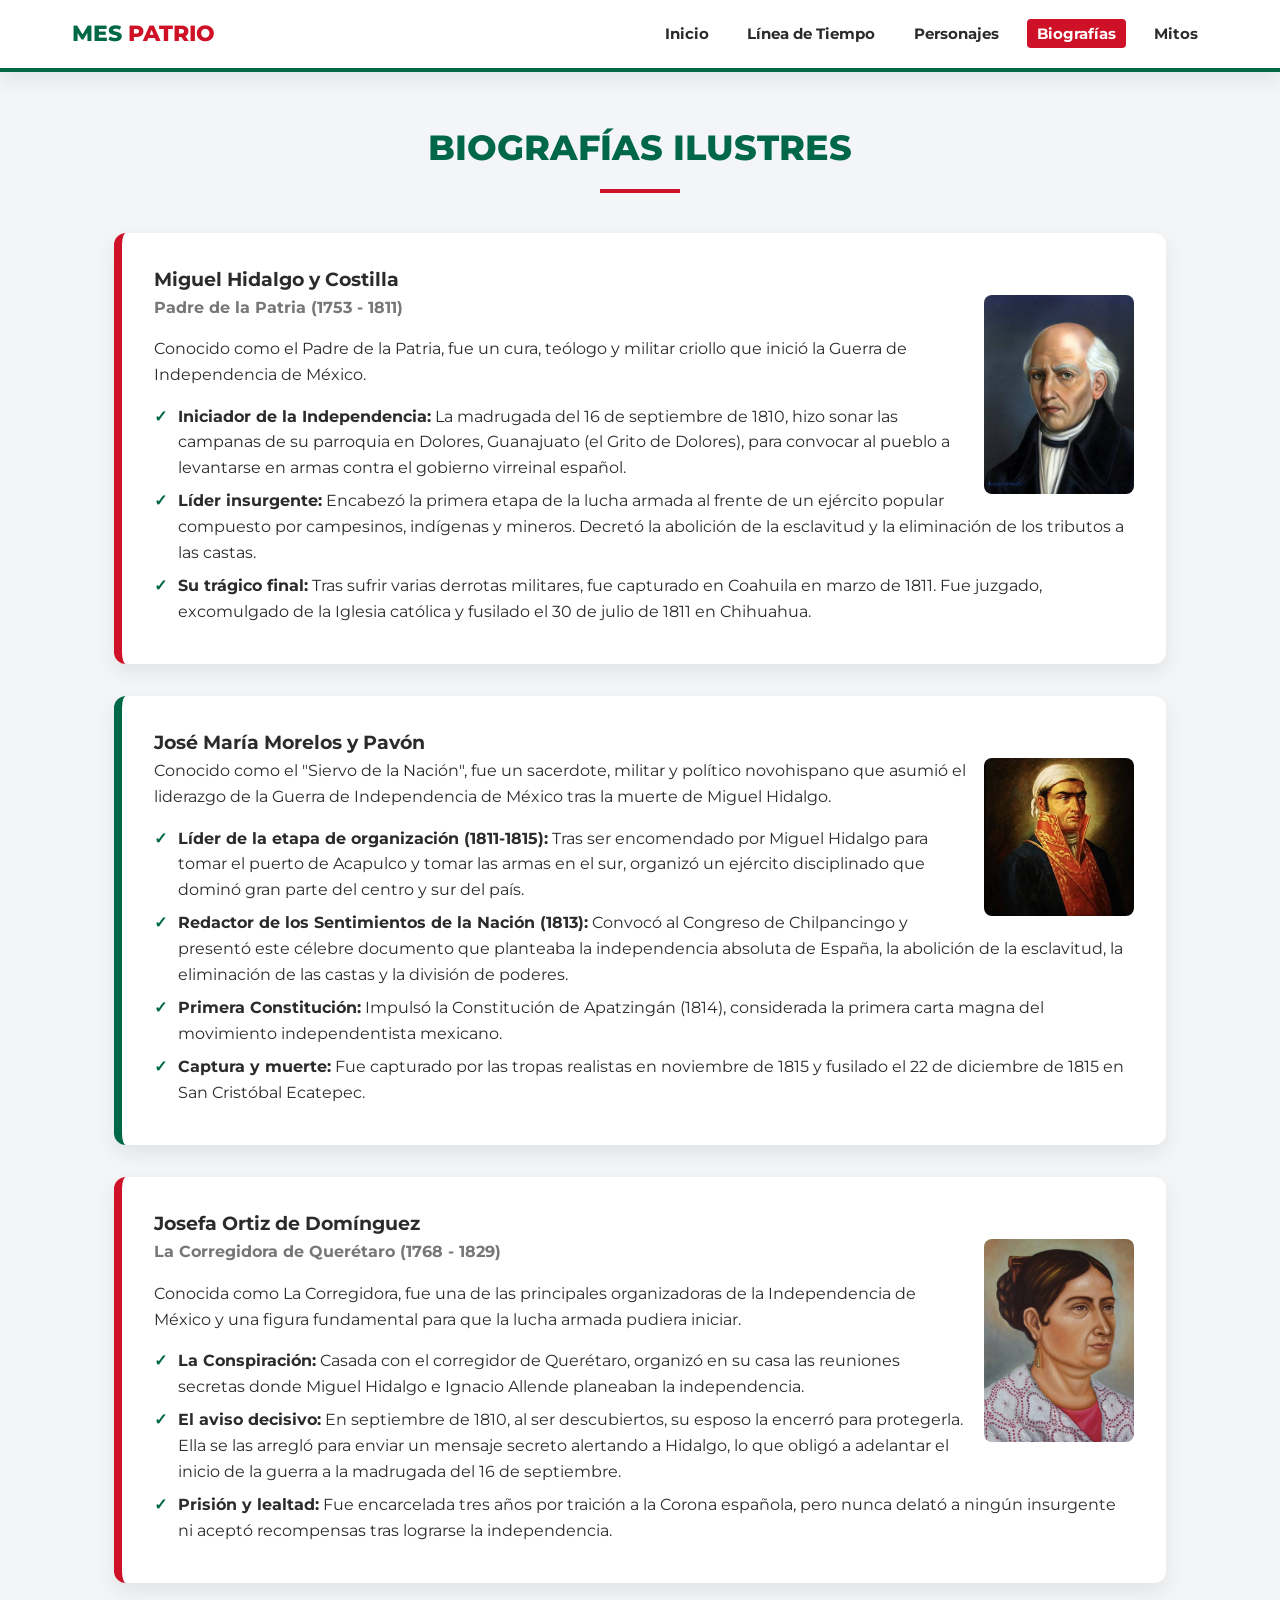
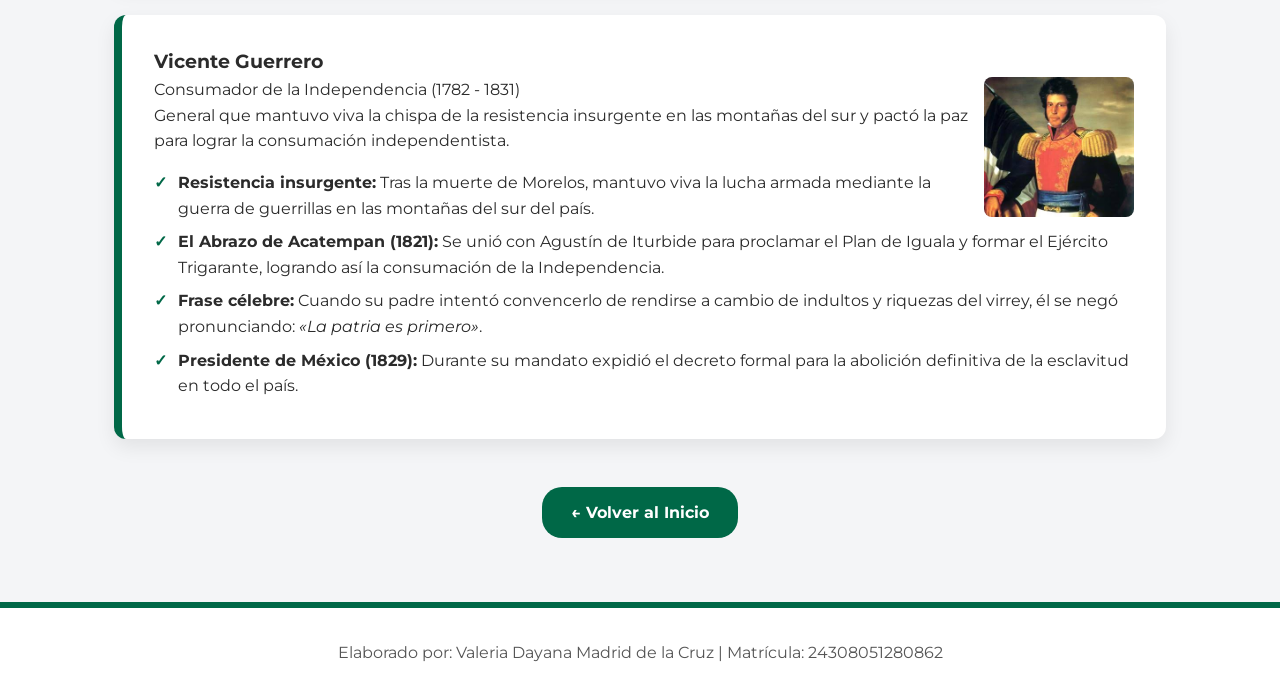
==== Mes Patrio (Septiembre)/biografias.html @ 8141780b "Add files via upload" ====
<!DOCTYPE html>
<html lang="es">
<head>
    <meta charset="UTF-8">
    <meta name="viewport" content="width=device-width, initial-scale=1.0">
    <title>Biografías - Mes Patrio</title>
    <link href="https://fonts.googleapis.com/css2?family=Montserrat:wght@400;600;700;800&display=swap" rel="stylesheet">
    <link rel="stylesheet" href="styles.css">
</head>
<body>

    <header>
        <div class="nav-container">
            <a href="index.html" class="logo">Mes <span>Patrio</span></a>
            <nav>
                <ul>
                    <li><a href="index.html">Inicio</a></li>
                    <li><a href="linea-tiempo.html">Línea de Tiempo</a></li>
                    <li><a href="personajes.html">Personajes</a></li>
                    <li><a href="biografias.html" class="active">Biografías</a></li>
                    <li><a href="mitos.html">Mitos</a></li>
                </ul>
            </nav>
        </div>
    </header>

    <main class="contenedor">
        <h2 class="titulo-seccion">Biografías Ilustres</h2>

        <article class="bio-card">
            <h3>Miguel Hidalgo y Costilla</h3>
            <img src="Miguel_Hidalgo.jpg" alt="Miguel Hidalgo">
            <p class="subtitulo">Padre de la Patria (1753 - 1811)</p>
            <p>Conocido como el Padre de la Patria, fue un cura, teólogo y militar criollo que inició la Guerra de Independencia de México.</p>
            <ul class="bio-list">
                <li><strong>Iniciador de la Independencia:</strong> La madrugada del 16 de septiembre de 1810, hizo sonar las campanas de su parroquia en Dolores, Guanajuato (el Grito de Dolores), para convocar al pueblo a levantarse en armas contra el gobierno virreinal español.</li>
                <li><strong>Líder insurgente:</strong> Encabezó la primera etapa de la lucha armada al frente de un ejército popular compuesto por campesinos, indígenas y mineros. Decretó la abolición de la esclavitud y la eliminación de los tributos a las castas.</li>
                <li><strong>Su trágico final:</strong> Tras sufrir varias derrotas militares, fue capturado en Coahuila en marzo de 1811. Fue juzgado, excomulgado de la Iglesia católica y fusilado el 30 de julio de 1811 en Chihuahua.</li>
            </ul>
        </article>

        <article class="bio-card">
            <h3>José María Morelos y Pavón</h3>
            <img src="Jose_Maria_Pavon.jpg" alt="José María Morelos">
            <p>Conocido como el "Siervo de la Nación", fue un sacerdote, militar y político novohispano que asumió el liderazgo de la Guerra de Independencia de México tras la muerte de Miguel Hidalgo.</p>
            <ul class="bio-list">
                <li><strong>Líder de la etapa de organización (1811-1815):</strong> Tras ser encomendado por Miguel Hidalgo para tomar el puerto de Acapulco y tomar las armas en el sur, organizó un ejército disciplinado que dominó gran parte del centro y sur del país.</li>
                <li><strong>Redactor de los Sentimientos de la Nación (1813):</strong> Convocó al Congreso de Chilpancingo y presentó este célebre documento que planteaba la independencia absoluta de España, la abolición de la esclavitud, la eliminación de las castas y la división de poderes.</li>
                <li><strong>Primera Constitución:</strong> Impulsó la Constitución de Apatzingán (1814), considerada la primera carta magna del movimiento independentista mexicano.</li>
                <li><strong>Captura y muerte:</strong> Fue capturado por las tropas realistas en noviembre de 1815 y fusilado el 22 de diciembre de 1815 en San Cristóbal Ecatepec.</li>
            </ul>
        </article>

        <article class="bio-card">
            <h3>Josefa Ortiz de Domínguez</h3>
            <img src="josefa_ortiz_de_domínguez.jpg" alt="Josefa Ortiz">
            <p class="subtitulo">La Corregidora de Querétaro (1768 - 1829)</p>
            <p>Conocida como La Corregidora, fue una de las principales organizadoras de la Independencia de México y una figura fundamental para que la lucha armada pudiera iniciar.</p>
            <ul class="bio-list">
                <li><strong>La Conspiración:</strong> Casada con el corregidor de Querétaro, organizó en su casa las reuniones secretas donde Miguel Hidalgo e Ignacio Allende planeaban la independencia.</li>
                <li><strong>El aviso decisivo:</strong> En septiembre de 1810, al ser descubiertos, su esposo la encerró para protegerla. Ella se las arregló para enviar un mensaje secreto alertando a Hidalgo, lo que obligó a adelantar el inicio de la guerra a la madrugada del 16 de septiembre.</li>
                <li><strong>Prisión y lealtad:</strong> Fue encarcelada tres años por traición a la Corona española, pero nunca delató a ningún insurgente ni aceptó recompensas tras lograrse la independencia.</li>
            </ul>
        </article>

        <article class="bio-card">
            <h3>Vicente Guerrero</h3>
            <img src="Vicente_Guerrero.jpg" alt="Vicente Guerrero">
            <p class="subtitulo-bio">Consumador de la Independencia (1782 - 1831)</p>
            <p>General que mantuvo viva la chispa de la resistencia insurgente en las montañas del sur y pactó la paz para lograr la consumación independentista.</p>
            <ul class="bio-list">
                <li><strong>Resistencia insurgente:</strong> Tras la muerte de Morelos, mantuvo viva la lucha armada mediante la guerra de guerrillas en las montañas del sur del país.</li>
                <li><strong>El Abrazo de Acatempan (1821):</strong> Se unió con Agustín de Iturbide para proclamar el Plan de Iguala y formar el Ejército Trigarante, logrando así la consumación de la Independencia.</li>
                <li><strong>Frase célebre:</strong> Cuando su padre intentó convencerlo de rendirse a cambio de indultos y riquezas del virrey, él se negó pronunciando: <em>«La patria es primero»</em>.</li>
                <li><strong>Presidente de México (1829):</strong> Durante su mandato expidió el decreto formal para la abolición definitiva de la esclavitud en todo el país.</li>
            
            </ul>
        </article>

        <div class="volver-container">
            <a href="index.html" class="btn-volver">← Volver al Inicio</a>
        </div>
    </main>

    <footer>
        <p>Elaborado por: Valeria Dayana Madrid de la Cruz | Matrícula: 24308051280862</p>
    </footer>

</body>
</html>
---- Mes Patrio (Septiembre)/styles.css ----
/* ==========================================
   VARIABLES Y ESTILOS GENERALES
   ========================================== */
:root {
    --verde: #006847;
    --verde-oscuro: #004d34;
    --rojo: #CE1126;
    --blanco: #ffffff;
    --fondo: #f4f5f7;
    --texto: #2B2B2B;
    --texto-sec: #555555;
    --sombra: 0 8px 20px rgba(0, 0, 0, 0.08);
}

* {
    margin: 0;
    padding: 0;
    box-sizing: border-box;
    font-family: 'Montserrat', sans-serif;
}

body {
    background-color: var(--fondo);
    color: var(--texto);
    line-height: 1.6;
}

.contenedor {
    max-width: 1100px;
    margin: 3rem auto;
    padding: 0 1.5rem;
}

/* ==========================================
   NAVEGACIÓN MULTIPÁGINA
   ========================================== */
header {
    background: var(--blanco);
    border-bottom: 4px solid var(--verde);
    position: sticky;
    top: 0;
    z-index: 1000;
    box-shadow: var(--sombra);
}

.nav-container {
    max-width: 1200px;
    margin: 0 auto;
    display: flex;
    justify-content: space-between;
    align-items: center;
    padding: 1rem 2rem;
}

.logo {
    font-size: 1.4rem;
    font-weight: 800;
    color: var(--verde);
    text-transform: uppercase;
    text-decoration: none;
}

.logo span { color: var(--rojo); }

nav ul {
    display: flex;
    list-style: none;
    gap: 1.2rem;
}

nav a {
    text-decoration: none;
    color: var(--texto);
    font-weight: 700;
    font-size: 0.95rem;
    padding: 0.3rem 0.6rem;
    border-radius: 4px;
    transition: all 0.3s ease;
}

nav a:hover, nav a.active {
    color: var(--blanco);
    background-color: var(--rojo);
}

/* ==========================================
   PORTADA Y MENÚ PRINCIPAL DE TEMAS
   ========================================== */
.hero-pagina {
    background: linear-gradient(135deg, var(--verde-oscuro) 0%, var(--verde) 50%, var(--rojo) 100%);
    color: white;
    text-align: center;
    padding: 4rem 1.5rem;
    min-height: calc(100vh - 150px);
    display: flex;
    flex-direction: column;
    justify-content: center;
    align-items: center;
}

.hero-pagina h1 { font-size: 3.5rem; font-weight: 800; }
.hero-pagina h2 { font-size: 1.8rem; margin-bottom: 1.5rem; }

.autor-box {
    background: rgba(255, 255, 255, 0.15);
    backdrop-filter: blur(5px);
    padding: 1rem 2rem;
    border-radius: 8px;
    border: 1px solid rgba(255, 255, 255, 0.3);
    margin-bottom: 2.5rem;
}

/* Enlaces principales hacia cada tema */
.menu-tarjetas {
    display: flex;
    flex-wrap: wrap;
    gap: 1rem;
    justify-content: center;
    max-width: 800px;
}

.btn-tema {
    background: var(--blanco);
    color: var(--verde);
    text-decoration: none;
    padding: 1rem 1.5rem;
    border-radius: 8px;
    font-weight: 800;
    font-size: 1.05rem;
    box-shadow: var(--sombra);
    transition: transform 0.3s, background 0.3s, color 0.3s;
}

.btn-tema:hover {
    transform: translateY(-4px);
    background: var(--rojo);
    color: var(--blanco);
}

/* ==========================================
   COMPONENTES Y TARJETAS
   ========================================== */
.titulo-seccion {
    text-align: center;
    font-size: 2.2rem;
    font-weight: 800;
    color: var(--verde);
    margin-bottom: 2.5rem;
    text-transform: uppercase;
}

.titulo-seccion::after {
    content: '';
    display: block;
    width: 80px;
    height: 4px;
    background: var(--rojo);
    margin: 0.8rem auto 0;
}

.grid-cards {
    display: grid;
    grid-template-columns: repeat(auto-fit, minmax(240px, 1fr));
    gap: 2rem;
}

.banner-img { text-align: center; margin-bottom: 1rem; }
.banner-img img { max-width: 120px; }

/* Línea de tiempo */
.timeline {
    max-width: 850px;
    margin: 0 auto;
    border-left: 4px solid var(--verde);
    padding-left: 2rem;
}

.timeline-item {
    position: relative;
    margin-bottom: 2rem;
    background: var(--blanco);
    padding: 1.5rem;
    border-radius: 10px;
    box-shadow: var(--sombra);
    border-right: 5px solid var(--rojo);
}

.timeline-item::before {
    content: '';
    position: absolute;
    left: -2.65rem;
    top: 1.5rem;
    width: 16px;
    height: 16px;
    border-radius: 50%;
    background-color: var(--rojo);
    border: 3px solid white;
    box-shadow: 0 0 0 3px var(--verde);
}

.fecha, .etiqueta {
    display: inline-block;
    font-weight: 800;
    font-size: 0.85rem;
    padding: 0.2rem 0.8rem;
    border-radius: 20px;
    margin-bottom: 0.5rem;
}

.fecha { background-color: #e8f5e9; color: var(--verde); }
.etiqueta { background-color: var(--rojo); color: white; }

/* Personajes y Biografías */
.card-personaje, .mito-card {
    background: var(--blanco);
    border-radius: 12px;
    box-shadow: var(--sombra);
    padding: 1.5rem;
    border-top: 6px solid var(--verde);
}

.card-personaje { text-align: center; }
.card-personaje img { max-width: 100%; height: auto; border-radius: 8px; margin: 0.8rem 0; }

.bio-card {
    background: var(--blanco);
    border-radius: 12px;
    padding: 2rem;
    margin-bottom: 2rem;
    box-shadow: var(--sombra);
    border-left: 8px solid var(--verde);
}

.bio-card img { max-width: 150px; border-radius: 8px; float: right; margin-left: 1rem; }
.bio-card:nth-child(even) { border-left-color: var(--rojo); }

.subtitulo { font-weight: 700; color: #777; margin-bottom: 1rem; }
.bio-list { list-style: none; margin-top: 1rem; }
.bio-list li { padding-left: 1.5rem; margin-bottom: 0.5rem; position: relative; }
.bio-list li::before { content: '✓'; position: absolute; left: 0; color: var(--verde); font-weight: bold; }

/* Botón Volver */
.volver-container { text-align: center; margin-top: 3rem; }
.btn-volver {
    display: inline-block;
    background: var(--verde);
    color: white;
    text-decoration: none;
    padding: 0.8rem 1.8rem;
    border-radius: 20px;
    font-weight: 700;
    transition: background 0.3s;
}

.btn-volver:hover { background: var(--rojo); }

/* Footer */
footer {
    background-color: var(--blanco);
    text-align: center;
    padding: 2rem 1rem;
    border-top: 6px solid var(--verde);
    margin-top: 4rem;
    color: var(--texto-sec);
}

/* Responsivo */
@media (max-width: 768px) {
    .nav-container { flex-direction: column; gap: 1rem; }
    .hero-pagina h1 { font-size: 2.2rem; }
    .bio-card img { float: none; display: block; margin: 0 auto 1rem; }
}
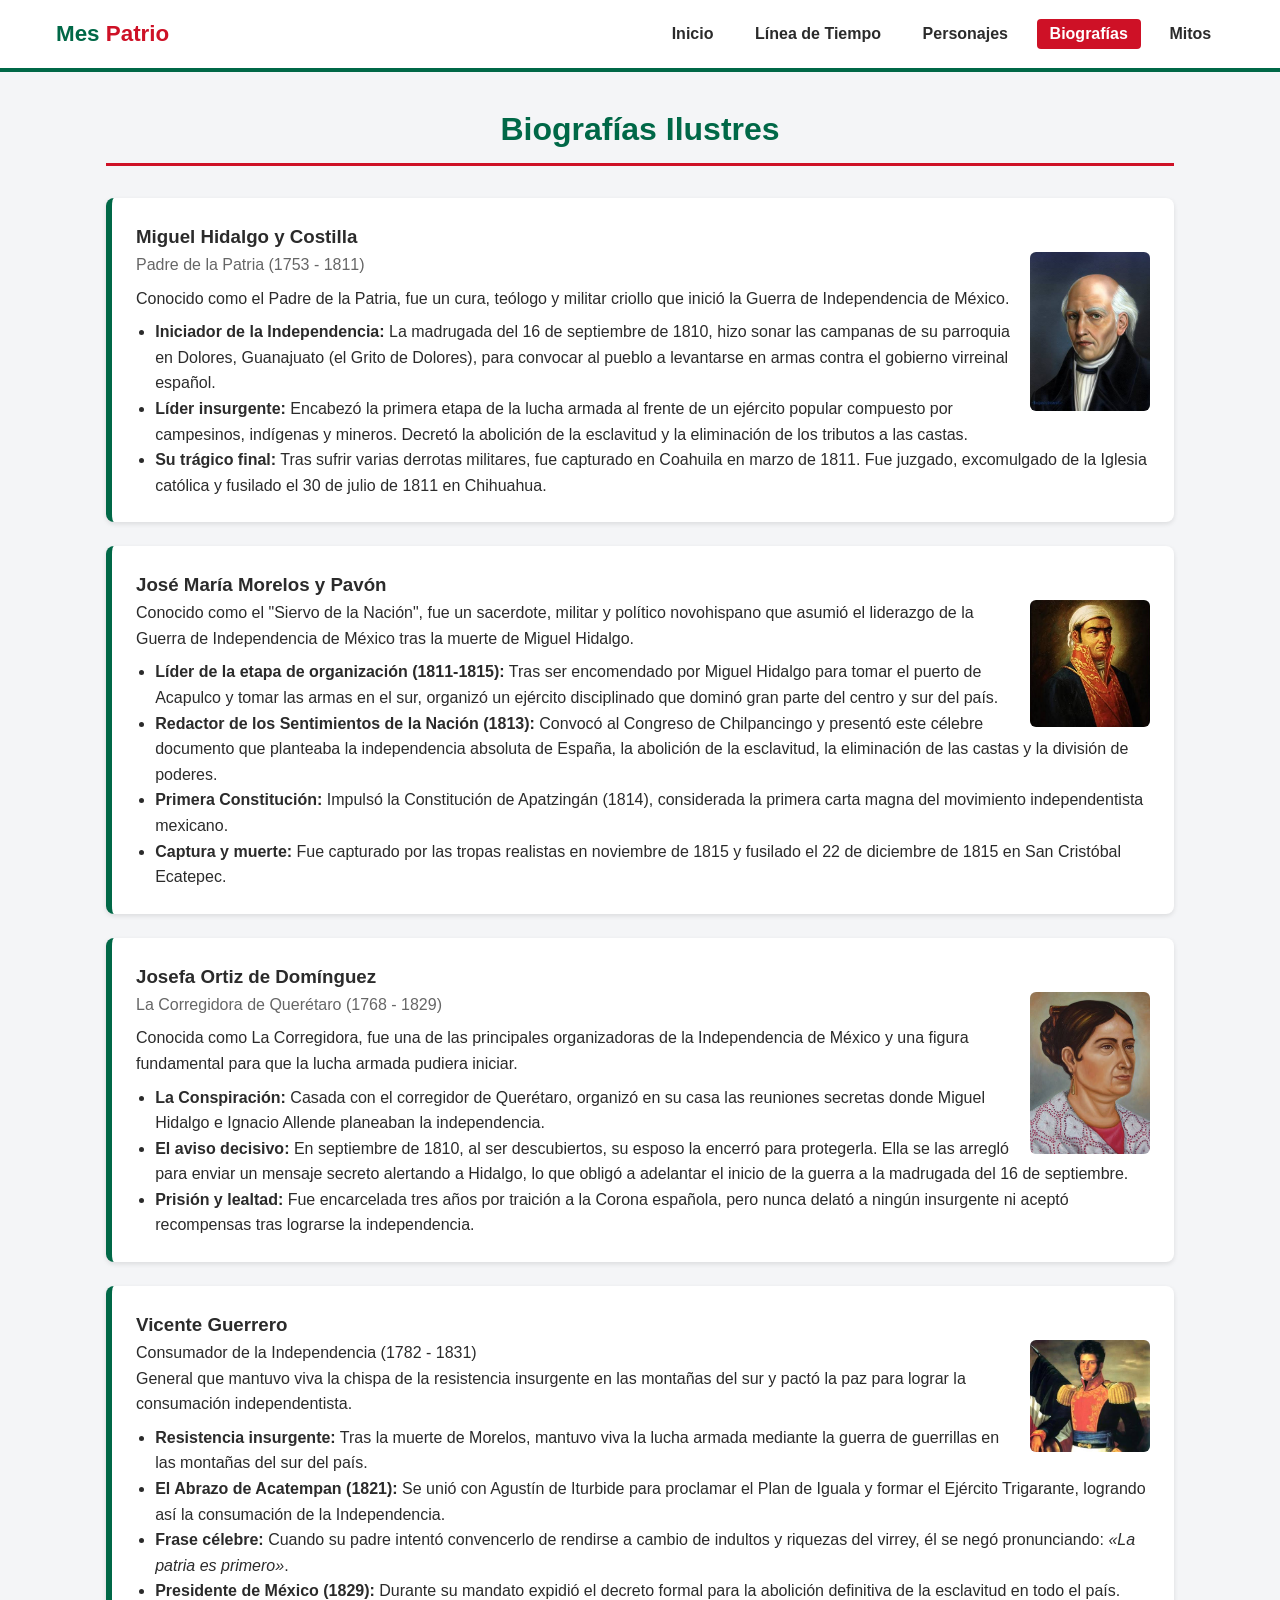
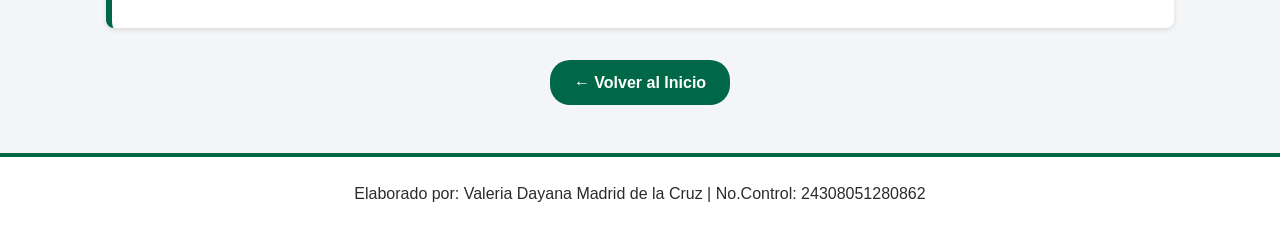
==== commit c7c5e10d: "Fix HTML encoding issues in biografias.html" ====
--- a/Mes Patrio (Septiembre)/biografias.html
+++ b/Mes Patrio (Septiembre)/biografias.html
@@ -15,7 +15,7 @@
             <nav>
                 <ul>
                     <li><a href="index.html">Inicio</a></li>
-                    <li><a href="linea-tiempo.html">Línea de Tiempo</a></li>
+                    <li><a href="linea_tiempo.html">Línea de Tiempo</a></li>
                     <li><a href="personajes.html">Personajes</a></li>
                     <li><a href="biografias.html" class="active">Biografías</a></li>
                     <li><a href="mitos.html">Mitos</a></li>
@@ -83,8 +83,8 @@
     </main>
 
     <footer>
-        <p>Elaborado por: Valeria Dayana Madrid de la Cruz | Matrícula: 24308051280862</p>
+        <p>Elaborado por: Valeria Dayana Madrid de la Cruz | No.Control: 24308051280862</p>
     </footer>
 
 </body>
-</html>+</html>
--- a/Mes Patrio (Septiembre)/styles.css
+++ b/Mes Patrio (Septiembre)/styles.css
@@ -1,272 +1,219 @@
-/* ==========================================
-   VARIABLES Y ESTILOS GENERALES
-   ========================================== */
+/* VARIABLES Y ESTILOS BASE */
 :root {
-    --verde: #006847;
-    --verde-oscuro: #004d34;
-    --rojo: #CE1126;
-    --blanco: #ffffff;
-    --fondo: #f4f5f7;
-    --texto: #2B2B2B;
-    --texto-sec: #555555;
-    --sombra: 0 8px 20px rgba(0, 0, 0, 0.08);
+  --verde: #006847;
+  --rojo: #CE1126;
+  --blanco: #ffffff;
+  --fondo: #f4f5f7;
+  --texto: #2B2B2B;
 }
 
 * {
-    margin: 0;
-    padding: 0;
-    box-sizing: border-box;
-    font-family: 'Montserrat', sans-serif;
+  margin: 0;
+  padding: 0;
+  box-sizing: border-box;
+  font-family: Arial, sans-serif;
 }
 
 body {
-    background-color: var(--fondo);
-    color: var(--texto);
-    line-height: 1.6;
+  background-color: var(--fondo);
+  color: var(--texto);
+  line-height: 1.6;
 }
 
 .contenedor {
-    max-width: 1100px;
-    margin: 3rem auto;
-    padding: 0 1.5rem;
-}
-
-/* ==========================================
-   NAVEGACIÓN MULTIPÁGINA
-   ========================================== */
+  max-width: 1100px;
+  margin: 2rem auto;
+  padding: 0 1rem;
+}
+
+/* NAVEGACIÓN */
 header {
-    background: var(--blanco);
-    border-bottom: 4px solid var(--verde);
-    position: sticky;
-    top: 0;
-    z-index: 1000;
-    box-shadow: var(--sombra);
+  background: var(--blanco);
+  border-bottom: 4px solid var(--verde);
+  position: sticky;
+  top: 0;
 }
 
 .nav-container {
-    max-width: 1200px;
-    margin: 0 auto;
-    display: flex;
-    justify-content: space-between;
-    align-items: center;
-    padding: 1rem 2rem;
+  max-width: 1200px;
+  margin: 0 auto;
+  display: flex;
+  justify-content: space-between;
+  align-items: center;
+  padding: 1rem;
 }
 
 .logo {
-    font-size: 1.4rem;
-    font-weight: 800;
-    color: var(--verde);
-    text-transform: uppercase;
-    text-decoration: none;
+  font-size: 1.4rem;
+  font-weight: bold;
+  color: var(--verde);
+  text-decoration: none;
 }
 
 .logo span { color: var(--rojo); }
 
 nav ul {
-    display: flex;
-    list-style: none;
-    gap: 1.2rem;
+  display: flex;
+  list-style: none;
+  gap: 1rem;
 }
 
 nav a {
-    text-decoration: none;
-    color: var(--texto);
-    font-weight: 700;
-    font-size: 0.95rem;
-    padding: 0.3rem 0.6rem;
-    border-radius: 4px;
-    transition: all 0.3s ease;
+  text-decoration: none;
+  color: var(--texto);
+  font-weight: bold;
+  padding: 0.4rem 0.8rem;
+  border-radius: 4px;
 }
 
 nav a:hover, nav a.active {
-    color: var(--blanco);
-    background-color: var(--rojo);
-}
-
-/* ==========================================
-   PORTADA Y MENÚ PRINCIPAL DE TEMAS
-   ========================================== */
+  color: var(--blanco);
+  background-color: var(--rojo);
+}
+
+/* PORTADA */
 .hero-pagina {
-    background: linear-gradient(135deg, var(--verde-oscuro) 0%, var(--verde) 50%, var(--rojo) 100%);
-    color: white;
-    text-align: center;
-    padding: 4rem 1.5rem;
-    min-height: calc(100vh - 150px);
-    display: flex;
-    flex-direction: column;
-    justify-content: center;
-    align-items: center;
-}
-
-.hero-pagina h1 { font-size: 3.5rem; font-weight: 800; }
-.hero-pagina h2 { font-size: 1.8rem; margin-bottom: 1.5rem; }
+  background: var(--verde);
+  color: white;
+  text-align: center;
+  padding: 3rem 1rem;
+}
+
+.hero-pagina h1 { font-size: 2.5rem; }
+.hero-pagina h2 { font-size: 1.5rem; margin-bottom: 1rem; }
 
 .autor-box {
-    background: rgba(255, 255, 255, 0.15);
-    backdrop-filter: blur(5px);
-    padding: 1rem 2rem;
-    border-radius: 8px;
-    border: 1px solid rgba(255, 255, 255, 0.3);
-    margin-bottom: 2.5rem;
-}
-
-/* Enlaces principales hacia cada tema */
+  background: rgba(255, 255, 255, 0.2);
+  padding: 1rem;
+  border-radius: 8px;
+  margin-bottom: 2rem;
+  display: inline-block;
+}
+
+/* BOTONES DE TEMAS */
 .menu-tarjetas {
-    display: flex;
-    flex-wrap: wrap;
-    gap: 1rem;
-    justify-content: center;
-    max-width: 800px;
+  display: flex;
+  flex-wrap: wrap;
+  gap: 1rem;
+  justify-content: center;
 }
 
 .btn-tema {
-    background: var(--blanco);
-    color: var(--verde);
-    text-decoration: none;
-    padding: 1rem 1.5rem;
-    border-radius: 8px;
-    font-weight: 800;
-    font-size: 1.05rem;
-    box-shadow: var(--sombra);
-    transition: transform 0.3s, background 0.3s, color 0.3s;
+  background: var(--blanco);
+  color: var(--verde);
+  text-decoration: none;
+  padding: 0.8rem 1.2rem;
+  border-radius: 8px;
+  font-weight: bold;
+  box-shadow: 0 2px 5px rgba(0,0,0,0.1);
 }
 
 .btn-tema:hover {
-    transform: translateY(-4px);
-    background: var(--rojo);
-    color: var(--blanco);
-}
-
-/* ==========================================
-   COMPONENTES Y TARJETAS
-   ========================================== */
+  background: var(--rojo);
+  color: var(--blanco);
+}
+
+/* TITULOS Y TARJETAS */
 .titulo-seccion {
-    text-align: center;
-    font-size: 2.2rem;
-    font-weight: 800;
-    color: var(--verde);
-    margin-bottom: 2.5rem;
-    text-transform: uppercase;
-}
-
-.titulo-seccion::after {
-    content: '';
-    display: block;
-    width: 80px;
-    height: 4px;
-    background: var(--rojo);
-    margin: 0.8rem auto 0;
+  text-align: center;
+  font-size: 2rem;
+  color: var(--verde);
+  margin-bottom: 2rem;
+  border-bottom: 3px solid var(--rojo);
+  padding-bottom: 0.5rem;
 }
 
 .grid-cards {
-    display: grid;
-    grid-template-columns: repeat(auto-fit, minmax(240px, 1fr));
-    gap: 2rem;
+  display: flex;
+  flex-wrap: wrap;
+  gap: 1.5rem;
+  justify-content: center;
 }
 
 .banner-img { text-align: center; margin-bottom: 1rem; }
 .banner-img img { max-width: 120px; }
 
-/* Línea de tiempo */
+/* LÍNEA DE TIEMPO */
 .timeline {
-    max-width: 850px;
-    margin: 0 auto;
-    border-left: 4px solid var(--verde);
-    padding-left: 2rem;
+  max-width: 800px;
+  margin: 0 auto;
+  border-left: 4px solid var(--verde);
+  padding-left: 1.5rem;
 }
 
 .timeline-item {
-    position: relative;
-    margin-bottom: 2rem;
-    background: var(--blanco);
-    padding: 1.5rem;
-    border-radius: 10px;
-    box-shadow: var(--sombra);
-    border-right: 5px solid var(--rojo);
-}
-
-.timeline-item::before {
-    content: '';
-    position: absolute;
-    left: -2.65rem;
-    top: 1.5rem;
-    width: 16px;
-    height: 16px;
-    border-radius: 50%;
-    background-color: var(--rojo);
-    border: 3px solid white;
-    box-shadow: 0 0 0 3px var(--verde);
+  margin-bottom: 1.5rem;
+  background: #e8f5e9;
+  padding: 1rem;
+  border-radius: 8px;
+  border-right: 4px solid var(--rojo);
 }
 
 .fecha, .etiqueta {
-    display: inline-block;
-    font-weight: 800;
-    font-size: 0.85rem;
-    padding: 0.2rem 0.8rem;
-    border-radius: 20px;
-    margin-bottom: 0.5rem;
-}
-
-.fecha { background-color: #e8f5e9; color: var(--verde); }
-.etiqueta { background-color: var(--rojo); color: white; }
-
-/* Personajes y Biografías */
+  display: inline-block;
+  font-weight: bold;
+  font-size: 0.85rem;
+  padding: 0.2rem 0.6rem;
+  border-radius: 12px;
+  margin-bottom: 0.5rem;
+}
+
+.fecha { background: var(--blanco); color: var(--verde); }
+.etiqueta { background: var(--rojo); color: white; }
+
+/* PERSONAJES Y BIOGRAFÍAS */
 .card-personaje, .mito-card {
-    background: var(--blanco);
-    border-radius: 12px;
-    box-shadow: var(--sombra);
-    padding: 1.5rem;
-    border-top: 6px solid var(--verde);
+  background: var(--blanco);
+  border-radius: 8px;
+  padding: 1.5rem;
+  border-top: 5px solid var(--verde);
+  box-shadow: 0 2px 5px rgba(0,0,0,0.1);
+  width: 280px;
 }
 
 .card-personaje { text-align: center; }
-.card-personaje img { max-width: 100%; height: auto; border-radius: 8px; margin: 0.8rem 0; }
+.card-personaje img { max-width: 100%; border-radius: 6px; margin: 0.5rem 0; }
 
 .bio-card {
-    background: var(--blanco);
-    border-radius: 12px;
-    padding: 2rem;
-    margin-bottom: 2rem;
-    box-shadow: var(--sombra);
-    border-left: 8px solid var(--verde);
-}
-
-.bio-card img { max-width: 150px; border-radius: 8px; float: right; margin-left: 1rem; }
-.bio-card:nth-child(even) { border-left-color: var(--rojo); }
-
-.subtitulo { font-weight: 700; color: #777; margin-bottom: 1rem; }
-.bio-list { list-style: none; margin-top: 1rem; }
-.bio-list li { padding-left: 1.5rem; margin-bottom: 0.5rem; position: relative; }
-.bio-list li::before { content: '✓'; position: absolute; left: 0; color: var(--verde); font-weight: bold; }
-
-/* Botón Volver */
-.volver-container { text-align: center; margin-top: 3rem; }
+  background: var(--blanco);
+  border-radius: 8px;
+  padding: 1.5rem;
+  margin-bottom: 1.5rem;
+  border-left: 6px solid var(--verde);
+  box-shadow: 0 2px 5px rgba(0,0,0,0.1);
+}
+
+.bio-card img { max-width: 120px; border-radius: 6px; float: right; margin-left: 1rem; }
+
+.subtitulo { color: #666; margin-bottom: 0.5rem; }
+.bio-list { list-style: disc; padding-left: 1.2rem; margin-top: 0.5rem; }
+
+/* BOTÓN VOLVER */
+.volver-container { text-align: center; margin-top: 2rem; }
 .btn-volver {
-    display: inline-block;
-    background: var(--verde);
-    color: white;
-    text-decoration: none;
-    padding: 0.8rem 1.8rem;
-    border-radius: 20px;
-    font-weight: 700;
-    transition: background 0.3s;
+  display: inline-block;
+  background: var(--verde);
+  color: white;
+  text-decoration: none;
+  padding: 0.6rem 1.5rem;
+  border-radius: 20px;
+  font-weight: bold;
 }
 
 .btn-volver:hover { background: var(--rojo); }
 
-/* Footer */
+/* FOOTER */
 footer {
-    background-color: var(--blanco);
-    text-align: center;
-    padding: 2rem 1rem;
-    border-top: 6px solid var(--verde);
-    margin-top: 4rem;
-    color: var(--texto-sec);
-}
-
-/* Responsivo */
+  background: var(--blanco);
+  text-align: center;
+  padding: 1.5rem;
+  border-top: 4px solid var(--verde);
+  margin-top: 3rem;
+}
+
+/* RESPONSIVO */
 @media (max-width: 768px) {
-    .nav-container { flex-direction: column; gap: 1rem; }
-    .hero-pagina h1 { font-size: 2.2rem; }
-    .bio-card img { float: none; display: block; margin: 0 auto 1rem; }
-}+  .nav-container { flex-direction: column; gap: 0.8rem; }
+  .hero-pagina h1 { font-size: 1.8rem; }
+  .bio-card img { float: none; display: block; margin: 0 auto 1rem; }
+}
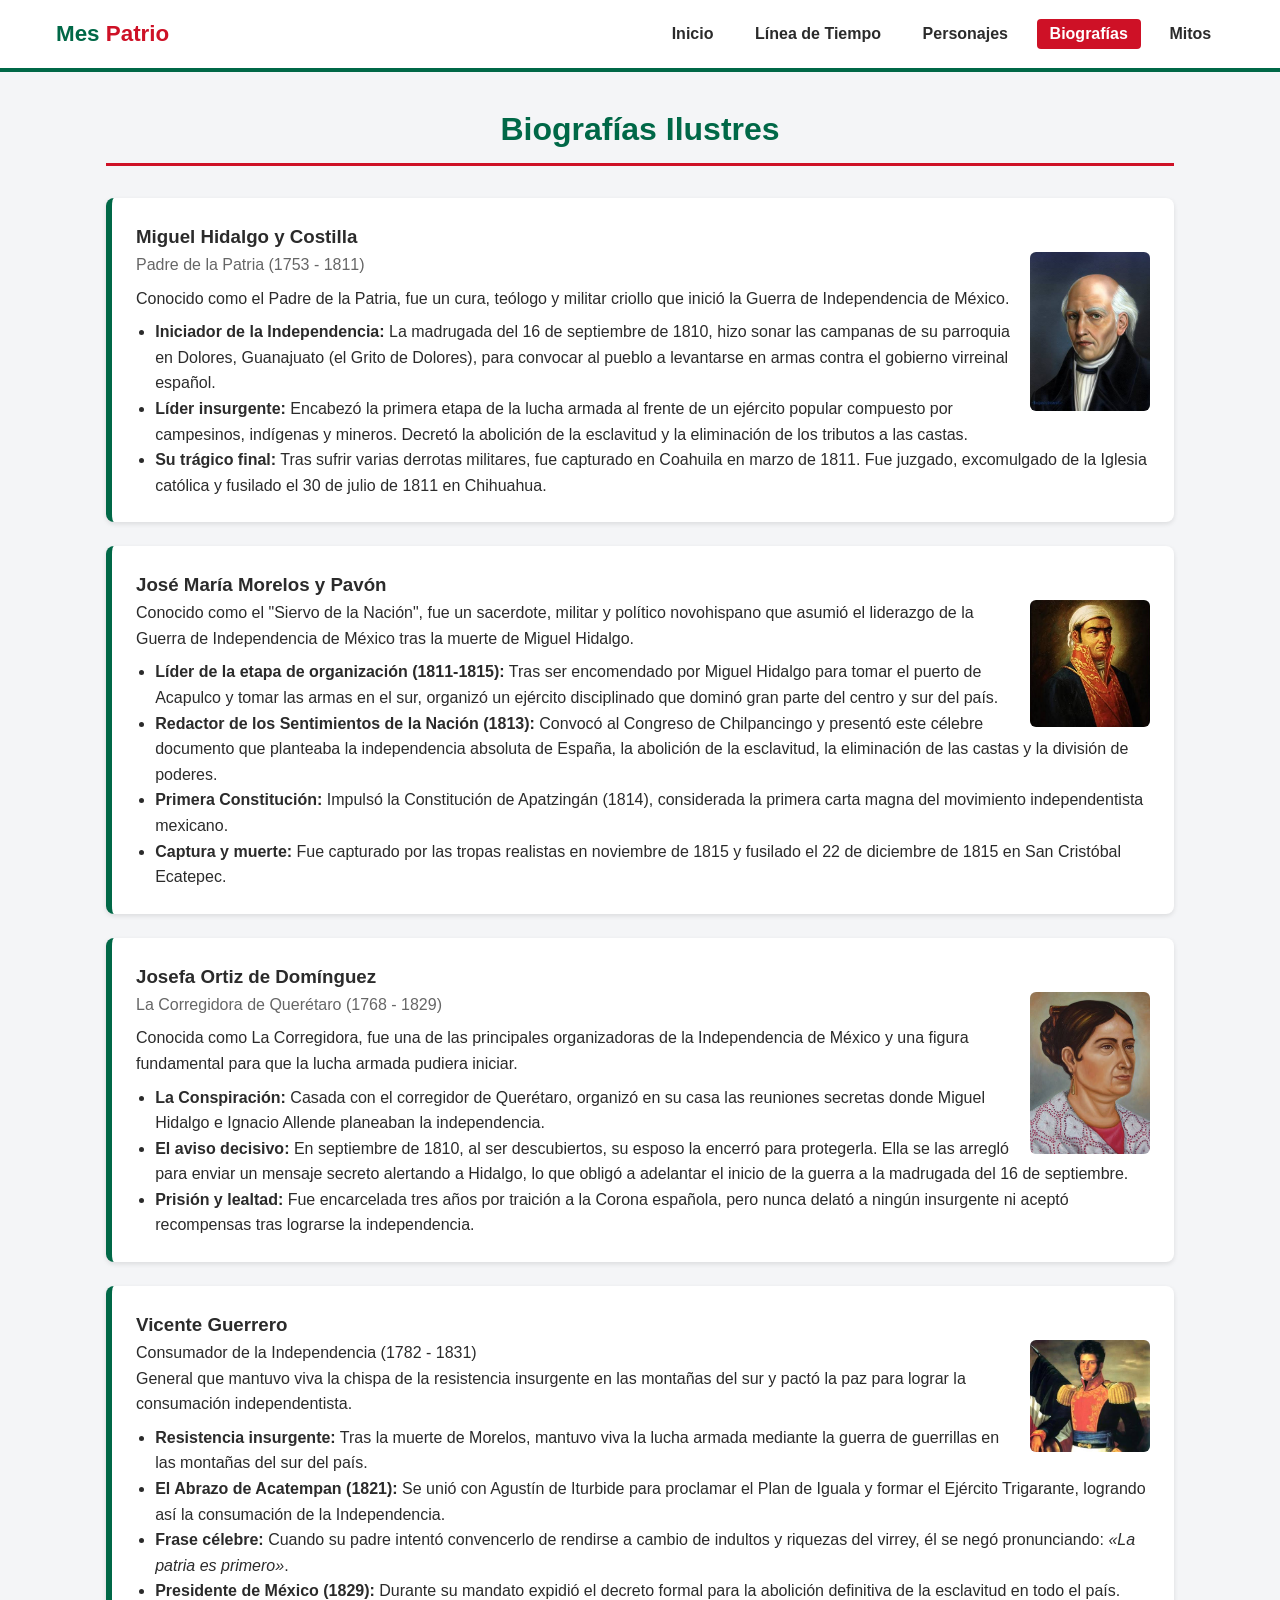
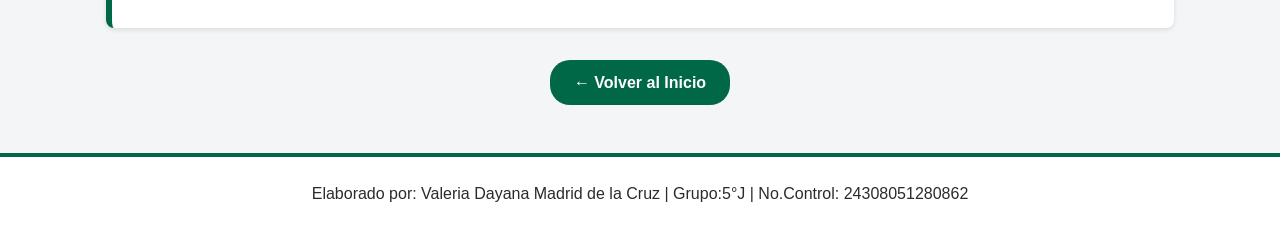
==== commit 9bebea4f: "Update biografias.html" ====
--- a/Mes Patrio (Septiembre)/biografias.html
+++ b/Mes Patrio (Septiembre)/biografias.html
@@ -83,7 +83,7 @@
     </main>
 
     <footer>
-        <p>Elaborado por: Valeria Dayana Madrid de la Cruz | No.Control: 24308051280862</p>
+        <p>Elaborado por: Valeria Dayana Madrid de la Cruz | Grupo:5°J | No.Control: 24308051280862</p>
     </footer>
 
 </body>
